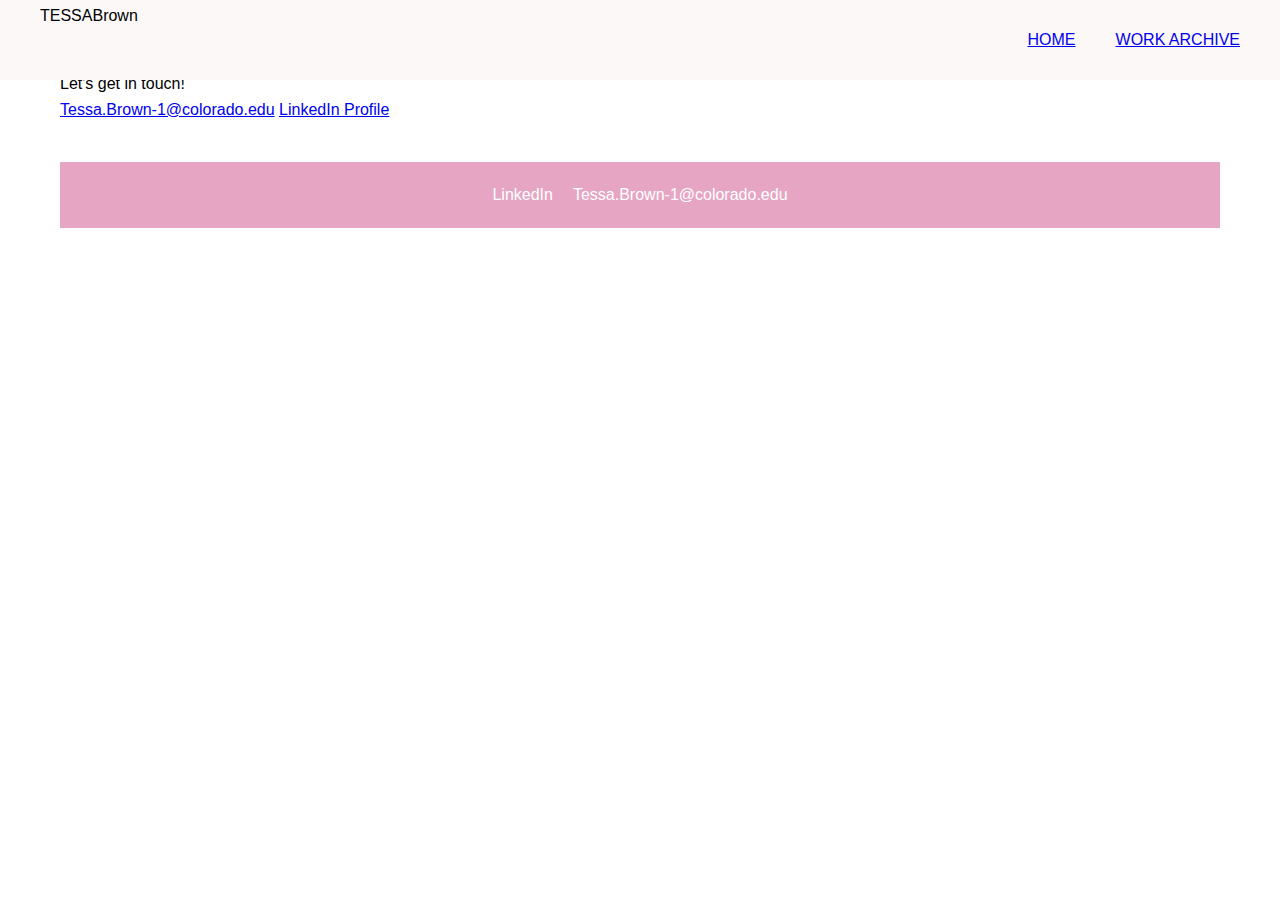
==== about.html @ d864b6ed "updated" ====
<!DOCTYPE html>
<html lang="en">
<head>
    <meta charset="UTF-8">
    <meta name="viewport" content="width=device-width, initial-scale=1.0">
    <title>Contact - Tessa Brown</title>
    <link rel="stylesheet" href="styles.css">
</head>
<body>
    <header>
        <div class="logo">TESSA<span>Brown</span></div>
        <nav>
            <a href="home.html">HOME</a>
            <a href="work_archive.html">WORK ARCHIVE</a>
        </nav>
    </header>

    <section class="contact-page">
        <h1>Contact</h1>
        <div class="contact-content">
            <div class="contact-info-large">
                <p>Let's get in touch!</p>
                <a href="mailto:Tessa.Brown-1@colorado.edu" class="email-link">Tessa.Brown-1@colorado.edu</a>
                <a href="https://linkedin.com" target="_blank" class="linkedin-link">LinkedIn Profile</a>
            </div>
        </div>
    </section>

    <footer>
        <div class="contact-info">
            <a href="https://linkedin.com" target="_blank">LinkedIn</a>
            <a href="mailto:Tessa.Brown-1@colorado.edu">Tessa.Brown-1@colorado.edu</a>
        </div>
    </footer>
</body>
</html>
---- styles.css ----
/* Reset and base styles */
* {
    margin: 0;
    padding: 0;
    box-sizing: border-box;
}

body {
    font-family: Arial, sans-serif;
    line-height: 1.6;
    max-width: 1200px;
    margin: 0 auto;
    padding: 20px;
    background-color: #fff;
}

/* Header styles */
header {
    display: flex;
    justify-content: space-between;
    align-items: center;
    height: 80px;
    padding: 0 40px;
    background-color: #FDF8F8;
    position: fixed;
    top: 0;
    left: 0;
    right: 0;
    z-index: 1000;
}

.logo {
    display: block;
    height: 75px; /* Adjust based on your logo's dimensions */
}

.logo img {
    height: 100%;
    width: auto;
}

nav {
    display: flex;
    gap: 40px;
}

.nav-link {
    color: #333;
    text-decoration: none;
    font-size: 16px;
    font-weight: 500;
    text-transform: uppercase;
    padding: 5px 0;
    position: relative;
}

/* Navigation link hover effect */
.nav-link::after {
    content: '';
    position: absolute;
    bottom: -2px;
    left: 0;
    width: 100%;
    height: 2px;
    background-color: #AF1F24;
    transform: scaleX(0);
    transition: transform 0.3s ease;
}

.nav-link:hover::after {
    transform: scaleX(1);
}

/* Active page indicator */
.nav-link.active {
    color: #AF1F24;
}

.nav-link.active::after {
    transform: scaleX(1);
}

/* Add margin to main content to account for fixed header */
main {
    margin-top: 80px;
}

/* Work Archive link specific color */
a[href="work.html"] {
    color: #AF1F24;
}

/* About link specific color */
a[href="about.html"] {
    color: #AF1F24;
}

/* Hero section */
.hero {
    margin-bottom: 40px;
}

.boarding-pass {
    background-color: #f8f8f8;
    padding: 20px;
    border-radius: 10px;
    margin-bottom: 30px;
    box-shadow: 0 2px 5px rgba(0,0,0,0.1);
}

/* Portfolio grid */
.portfolio-grid {
    display: grid;
    grid-template-columns: repeat(auto-fill, minmax(300px, 1fr));
    gap: 20px;
    margin-bottom: 40px;
}

.portfolio-item {
    background-color: #f8f8f8;
    border-radius: 5px;
    overflow: hidden;
}

.portfolio-item img {
    width: 100%;
    height: auto;
}

/* About section */
.about {
    max-width: 800px;
    margin: 0 auto;
    line-height: 1.8;
}

/* Footer */
footer {
    background-color: #e6a5c3;
    padding: 20px;
    text-align: center;
    margin-top: 40px;
}

.contact-info {
    display: flex;
    justify-content: center;
    gap: 20px;
}

.contact-info a {
    color: white;
    text-decoration: none;
}
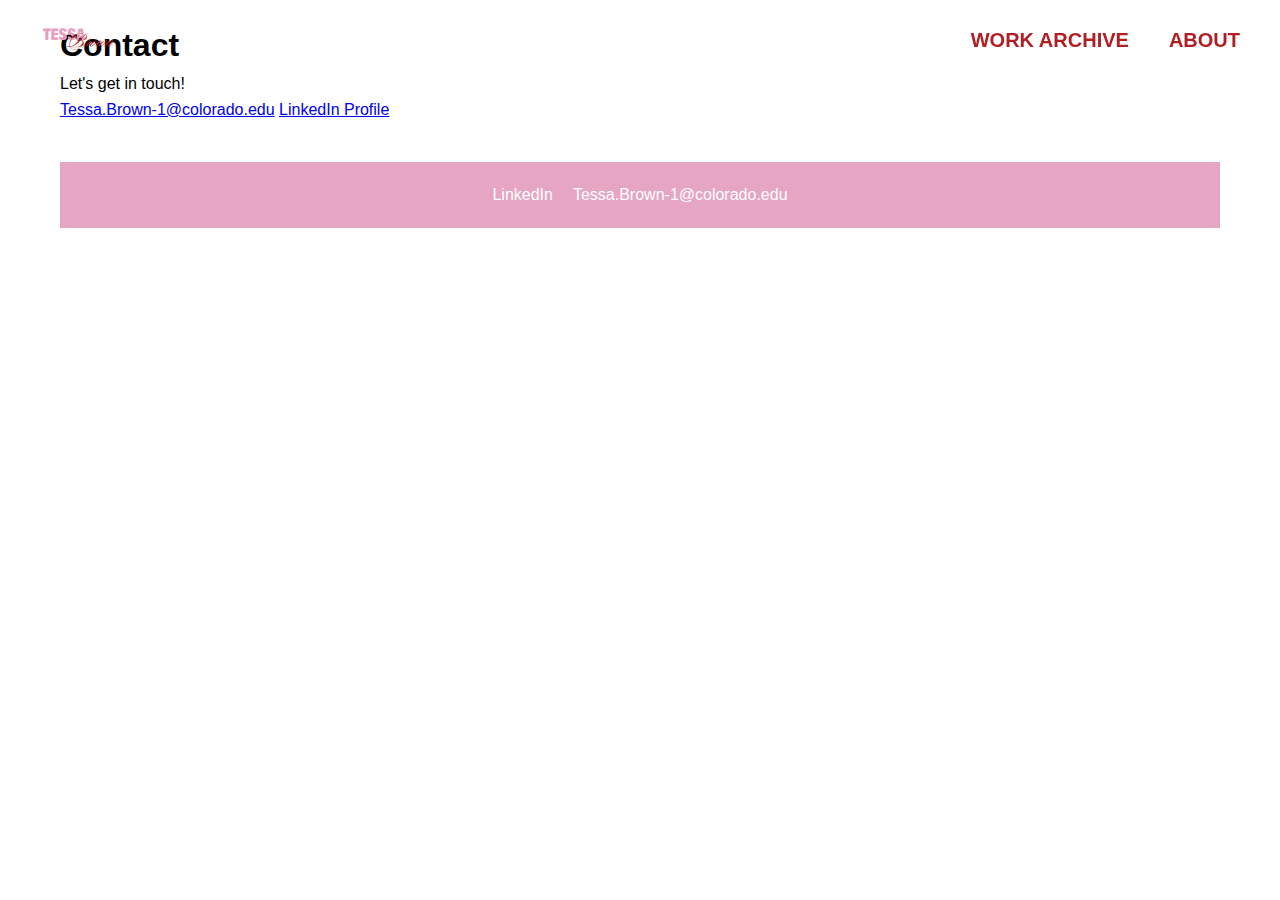
==== commit 1506e03a: "updated" ====
--- a/about.html
+++ b/about.html
@@ -8,10 +8,12 @@
 </head>
 <body>
     <header>
-        <div class="logo">TESSA<span>Brown</span></div>
+        <a href="index.html" class="logo-link" aria-label="Home">
+            <img src="assets/Name Logo.png" alt="Tessa Brown Logo" class="logo">
+        </a>
         <nav>
-            <a href="home.html">HOME</a>
-            <a href="work_archive.html">WORK ARCHIVE</a>
+            <a href="work_archive.html" class="nav-link">WORK ARCHIVE</a>
+            <a href="about.html" class="nav-link">ABOUT</a>
         </nav>
     </header>
 
--- a/styles.css
+++ b/styles.css
@@ -5,6 +5,7 @@
     box-sizing: border-box;
 }
 
+/* font instructions for the body text -> text in the overlays */
 body {
     font-family: Arial, sans-serif;
     line-height: 1.6;
@@ -21,7 +22,6 @@
     align-items: center;
     height: 80px;
     padding: 0 40px;
-    background-color: #FDF8F8;
     position: fixed;
     top: 0;
     left: 0;
@@ -29,26 +29,44 @@
     z-index: 1000;
 }
 
-.logo {
+/* Logo link styles */
+.logo-link {
     display: block;
-    height: 75px; /* Adjust based on your logo's dimensions */
+    height: 75px;
+    width: 232.1px;
+    transition: opacity 0.3s ease;
 }
 
-.logo img {
-    height: 100%;
+.logo-link:hover {
+    opacity: 0.8;
+}
+
+/* Logo image styles */
+.logo {
+    height: 75px;
     width: auto;
-}
+    display: block;
+}   
 
 nav {
     display: flex;
     gap: 40px;
 }
 
+.navbar {
+    display: flex;
+    align-items: center; /* Ensures vertical centering */
+}
+
 .nav-link {
-    color: #333;
+    font-family: "Helvetica", Arial, sans-serif;
+    font-weight: bold;
+    font-size: 20px;
+    padding: 5px 0;
+    position: relative;
+    transition: color 0.3s ease;
+    color: #AF1F24;
     text-decoration: none;
-    font-size: 16px;
-    font-weight: 500;
     text-transform: uppercase;
     padding: 5px 0;
     position: relative;
@@ -95,17 +113,19 @@
     color: #AF1F24;
 }
 
+* {
+    box-sizing: border-box;
+}
+
 /* Hero section */
 .hero {
     margin-bottom: 40px;
 }
 
 .boarding-pass {
-    background-color: #f8f8f8;
-    padding: 20px;
-    border-radius: 10px;
-    margin-bottom: 30px;
-    box-shadow: 0 2px 5px rgba(0,0,0,0.1);
+    height: 388px;
+    width: auto;
+    display: block;
 }
 
 /* Portfolio grid */
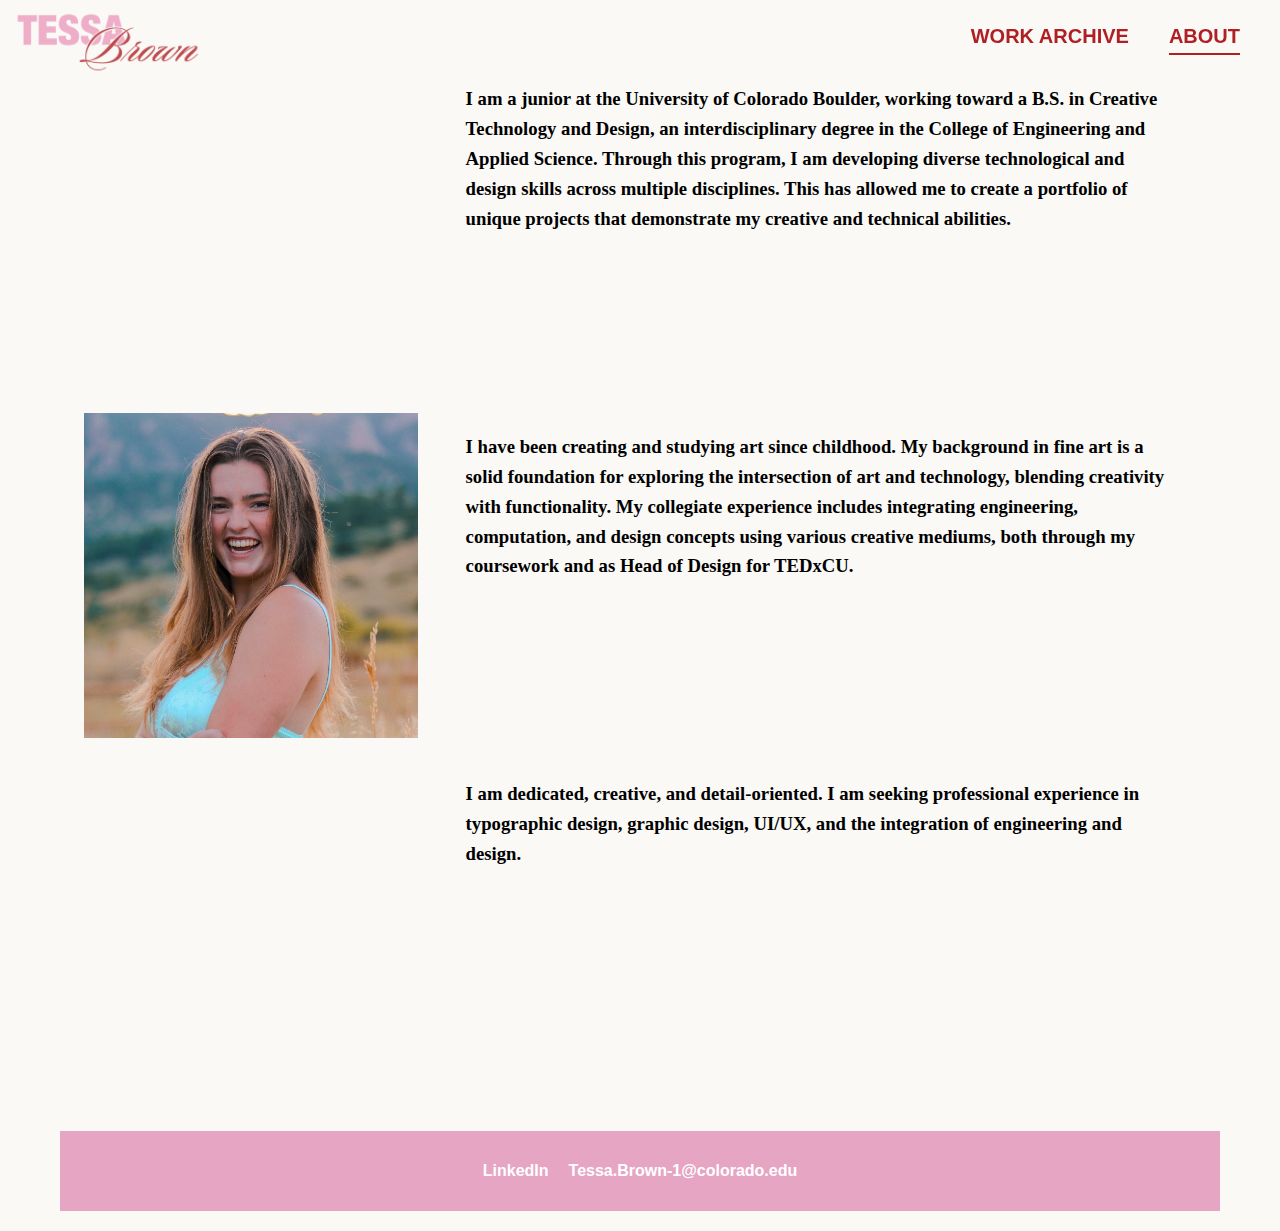
==== commit bcf852f1: "updated portfolio" ====
--- a/about.html
+++ b/about.html
@@ -3,31 +3,31 @@
 <head>
     <meta charset="UTF-8">
     <meta name="viewport" content="width=device-width, initial-scale=1.0">
-    <title>Contact - Tessa Brown</title>
+    <title>About - Tessa Brown</title>
     <link rel="stylesheet" href="styles.css">
 </head>
 <body>
     <header>
         <a href="index.html" class="logo-link" aria-label="Home">
-            <img src="assets/Name Logo.png" alt="Tessa Brown Logo" class="logo">
+            <img src="assets/name-logo.png" alt="Tessa Brown Logo" class="logo">
         </a>
-        <nav>
+        <nav class="links">
             <a href="work_archive.html" class="nav-link">WORK ARCHIVE</a>
-            <a href="about.html" class="nav-link">ABOUT</a>
+            <a href="about.html" class="nav-link active">ABOUT</a>
         </nav>
     </header>
-
-    <section class="contact-page">
-        <h1>Contact</h1>
-        <div class="contact-content">
-            <div class="contact-info-large">
-                <p>Let's get in touch!</p>
-                <a href="mailto:Tessa.Brown-1@colorado.edu" class="email-link">Tessa.Brown-1@colorado.edu</a>
-                <a href="https://linkedin.com" target="_blank" class="linkedin-link">LinkedIn Profile</a>
-            </div>
+    
+    <main class="about-container">
+        <div class="profile-section">
+            <img src="assets/about me.png" alt="Tessa Brown" class="profile-image">
         </div>
-    </section>
-
+        <div class="bio-section">
+            <h3 class = "bio-text">I am a junior at the University of Colorado Boulder, working toward a B.S. in Creative Technology and Design, an interdisciplinary degree in the College of Engineering and Applied Science. Through this program, I am developing diverse technological and design skills across multiple disciplines. This has allowed me to create a portfolio of unique projects that demonstrate my creative and technical abilities.</p>
+            <h3 class = "bio-text">I have been creating and studying art since childhood. My background in fine art is a solid foundation for exploring the intersection of art and technology, blending creativity with functionality. My collegiate experience includes integrating engineering, computation, and design concepts using various creative mediums, both through my coursework and as Head of Design for TEDxCU.</p>
+            <h3 class = "bio-text">I am dedicated, creative, and detail-oriented. I am seeking professional experience in typographic design, graphic design, UI/UX, and the integration of engineering and design.</p>
+        </div>
+    </main>
+    
     <footer>
         <div class="contact-info">
             <a href="https://linkedin.com" target="_blank">LinkedIn</a>
@@ -35,4 +35,4 @@
         </div>
     </footer>
 </body>
-</html>+</html>
--- a/styles.css
+++ b/styles.css
@@ -7,21 +7,22 @@
 
 /* font instructions for the body text -> text in the overlays */
 body {
-    font-family: Arial, sans-serif;
-    line-height: 1.6;
+    font-family: "Helvetica", Arial, sans-serif;
+    /* line-height: 1.6; */
     max-width: 1200px;
     margin: 0 auto;
     padding: 20px;
-    background-color: #fff;
+    /* padding-bottom: 24px; */
+    background-color: #FAF9F6;
 }
 
 /* Header styles */
 header {
     display: flex;
     justify-content: space-between;
-    align-items: center;
-    height: 80px;
-    padding: 0 40px;
+    align-items: flex-start; /* Aligns logo to top */
+    height: 90px;
+
     position: fixed;
     top: 0;
     left: 0;
@@ -29,12 +30,17 @@
     z-index: 1000;
 }
 
+/* padding for about and work archive links */
+.links {
+    padding: 20px 40px;
+    
+}
+
 /* Logo link styles */
 .logo-link {
     display: block;
-    height: 75px;
-    width: 232.1px;
     transition: opacity 0.3s ease;
+    padding-left: 10px;
 }
 
 .logo-link:hover {
@@ -43,9 +49,11 @@
 
 /* Logo image styles */
 .logo {
-    height: 75px;
-    width: auto;
-    display: block;
+    height: auto;
+    width: 12rem;
+    align-items: center;
+    display: flex;
+    transform: translateY(-50px);
 }   
 
 nav {
@@ -117,34 +125,204 @@
     box-sizing: border-box;
 }
 
-/* Hero section */
-.hero {
-    margin-bottom: 40px;
+.hero-container {
+    position: relative; /* Reference point for absolute positioning */
+    display: flex;
+    justify-content: center;
+    align-items: center;
+    width: 100%;
+    max-width: 800px; /* Adjust as needed */
+    margin: 0 auto; /* Centers the container */
+}
+
+
+.home-logo {
+    position: absolute;
+    width: 50.5625rem;
+    height: auto;
+    margin-left: auto;
+    margin-right: auto;
+    
 }
 
 .boarding-pass {
-    height: 388px;
-    width: auto;
+    width: 49.4375rem;
+    height: auto;
     display: block;
-}
-
-/* Portfolio grid */
+    margin-left: auto;
+    margin-right: auto;
+    transform: translateY(80px);
+    z-index: 2;
+}
+
+.highlighted-work-title{
+    width: 16.25rem;
+    height: auto;
+    float: left;
+    transform: translateY(-20px);
+}
+
+
 .portfolio-grid {
     display: grid;
-    grid-template-columns: repeat(auto-fill, minmax(300px, 1fr));
-    gap: 20px;
+    grid-template-columns: repeat(3, 29.0625rem);; /* Each item takes 465px width */
+    gap: 2rem; /* Space between items */
+    justify-content: center; /* Centers the grid */
+    /* margin-bottom: 40px; */
+    column-gap: 2rem; /* Horizontal spacing */
+    transform: translateY(204px);
+    position: relative;
+}
+
+.portfolio-item {
+    width: 29.0625rem;
+    height: 39.625rem;
+    background-color: white; /* Background for the container */
+    box-shadow: 0px 4px 4px rgba(0, 0, 0, 0.25);
+    border-radius: 5px;
+    display: flex;
+    align-items: center;
+    justify-content: center;
+    overflow: hidden; /* Ensures no content spills out */
+    position: relative;
+}
+
+/* Varying width images inside fixed containers */
+.project-img {
+    height: auto; /* Maintain aspect ratio */
+    max-height: 100%; /* Ensures image fits inside */
+    max-width: 100%; /* Allows varying widths */
+}
+
+/* style for the 4 david heads image from home page */
+.davidheads {
+    width: 25.3125rem;
+    height: auto;
+    flex-shrink: 0; 
+}
+
+/* style for the birth of venus poster */
+.poster-1 {
+    width: 23.0625rem;
+    height: 35.6875rem;
+    flex-shrink: 0; 
+}
+
+.flower-x {
+    width: 26.5rem;
+    height: 26.3125rem;
+    flex-shrink: 0; 
+}
+
+/* Hover overlay styles (hidden by default) */
+.overlay {
+    position: absolute;
+    top: 0;
+    left: 0;
+    width: 100%;
+    height: 100%;
+    background: rgba(0, 0, 0, 0.3); /* 30% black overlay */
+    display: flex;
+    align-items: center;
+    justify-content: center;
+    opacity: 0;
+    transition: opacity 0.3s ease-in-out;
+    align-items: flex-end; /* Moves text to the bottom */
+    padding-bottom: 20px; /* Adds spacing from the bottom */
+}
+
+/* Text inside the overlay */
+.overlay-text {
+    color: white;
+    font-family: "HelveticaNeue-CondensedBold", "Helvetica Neue";
+    font-size: 60px;
+    /* font-weight: bold; */
+    text-transform: uppercase;
+    text-align: center;
+    opacity: 0;
+    transition: opacity 0.3s ease-in-out;
+}
+
+/* Hover state: Show overlay and text */
+.portfolio-item:hover .overlay {
+    opacity: 1;
+}
+
+.portfolio-item:hover .overlay-text {
+    opacity: 1;
+}
+
+/* styles for the work archive page */
+.anamoly-logo {
+    width: 27.46781rem;
+    height: auto;
+    flex-shrink: 0;
+}
+
+.poster-2 {
+    width: 23.25rem;
+    height: 35.9375rem;
+    flex-shrink: 0;
+}
+
+.david-head {
+    width: 25.3125rem;
+    height: 35.92144rem;
+    flex-shrink: 0;
+}
+
+.logo-2025 {
+    width: 25.18013rem;
+    height: 34.9375rem;
+    flex-shrink: 0;
+}
+
+.spray-paint {
+    width: 26.75rem;
+    height: auto;
+    flex-shrink: 0;
+}
+
+.sweatshirt {
+    width: 27.0625rem;
+    height: 33.97588rem;
+    flex-shrink: 0;
+}
+
+.street-sign {
+    width: 25.9375rem;
+    height: 25.9375rem;
+    flex-shrink: 0;
+}
+
+.threeD-x {
+    width: 27.55481rem;
+    height: 32.16694rem;
+    flex-shrink: 0;
+}
+
+/* styles for only the booklet */
+.portfolio-grid-2 {
+    display: grid;
+    grid-template-columns: repeat(3, 29.0625rem);; /* Each item takes 465px width */
+    gap: 2rem; /* Space between items */
+    justify-content: center; /* Centers the grid */
     margin-bottom: 40px;
-}
-
-.portfolio-item {
-    background-color: #f8f8f8;
+    column-gap: 2rem; /* Horizontal spacing */
+    transform: translateY(204px);
+}
+
+.portfolio-item-2 {
+    width: 29.0625rem;
+    height: 39.625rem;
+    background-color: white; /* Background for the container */
+    box-shadow: 0px 4px 4px rgba(0, 0, 0, 0.25);
     border-radius: 5px;
-    overflow: hidden;
-}
-
-.portfolio-item img {
-    width: 100%;
-    height: auto;
+    display: flex;
+    align-items: center;
+    justify-content: center;
+    overflow: hidden; /* Ensures no content spills out */
+    position: relative;
 }
 
 /* About section */
@@ -154,21 +332,284 @@
     line-height: 1.8;
 }
 
-/* Footer */
+/* Full-screen overlay */
+.full-overlay {
+    position: fixed;
+    top: 0;
+    left: 0;
+    width: 100%;
+    height: 100%;
+    background: rgba(0, 0, 0, 0.85); /* 85% opacity */
+    display: flex;
+    align-items: center;
+    justify-content: center;
+    color: white;
+    font-size: 24px;
+    text-align: center;
+    opacity: 0;
+    visibility: hidden;
+    transition: opacity 0.3s ease-in-out;
+    z-index: 1000;
+    overflow-y: auto; /* allows for scrolling in the full overlay */ 
+}
+
+/* Visible state */
+.full-overlay.active {
+    opacity: 1;
+    visibility: visible;
+}
+
+/* Overlay container: Holds both sides */
+.overlay-container {
+    display: flex;
+    flex-direction: row;
+    width: 100%;
+    height: 100%;
+    padding: 24px;
+    box-sizing: border-box; /* Ensures padding doesn't affect size */
+    overflow-y: auto; /* Enables scrolling if text is too long */
+}
+
+/* Left side: Image */
+.overlay-left {
+    display: flex;
+    align-items: center;
+    justify-content: center;
+}
+
+#overlay-title, #overlay-text {
+    text-align: left;
+}
+
+/* title for the full overlay */
+h2 {
+    font-family: "Helvetica", Arial, sans-serif;
+    font-weight: bold;
+    font-size: 100px;
+    color: white;
+    padding-left: 80px;
+    padding-right: 80px;
+}
+
+/* body text for the full overlay */
+p {
+    font-family: "Times New Roman", Times, serif;
+    font-size: 30px;
+    color: white;
+    padding: 80px;
+}
+
+/* 4 david heads overlay image style*/
+.sticker-img {
+    width: 38rem;
+    height: auto;
+    display: flex;
+    align-items: center;
+    justify-content: center;
+    object-fit: contain;
+    padding: 24px;
+    flex-shrink: 0;
+}
+
+/* poster 1 overlay image style*/
+.poster-img {
+    width: 37.625rem;
+    height: auto;
+    display: flex;
+    align-items: center;
+    justify-content: center;
+    object-fit: contain;
+    padding: 24px;
+    transform: translateY(60px);
+    flex-shrink: 0;  
+}
+
+/* flower sticker/logo overlay image style*/
+.logo-img {
+    width: 42.9375rem;
+    height: auto;
+    display: flex;
+    align-items: center;
+    justify-content: center;
+    object-fit: contain;
+    padding: 24px;
+    flex-shrink: 0;
+}
+
+
+
+/* Illustrated anomaly logo overlay image style */
+.anomaly_logo-img{
+    width: 47.875rem;
+    height: auto;
+    display: flex;
+    align-items: center;
+    justify-content: center;
+    object-fit: contain;
+    padding: 24px;
+    flex-shrink: 0;
+}
+
+/*  single david head overlay image style */
+.david-img {
+    width: 38rem;
+    height: auto;
+    display: flex;
+    align-items: center;
+    justify-content: center;
+    object-fit: contain;
+    padding: 24px;
+    flex-shrink: 0;
+}
+
+/* multiple itterations of anomaly logos overlay image style */
+.anamolylogos-img {
+    width: 20.375rem;
+    height: auto;
+    display: flex;
+    align-items: center;
+    justify-content: center;
+    object-fit: contain;
+    padding: 24px;
+    flex-shrink: 0;
+}
+
+/* spray paint logo overlay image style */
+.modern-img {
+    width: 32.3125rem;
+    height: auto;
+    display: flex;
+    align-items: center;
+    justify-content: center;
+    object-fit: contain;
+    padding: 24px;
+    flex-shrink: 0;
+}
+
+/* crewneck overlay image style */
+.crewneck-img {
+    width: 47.6875rem;
+    height: auto;
+    display: flex;
+    align-items: center;
+    justify-content: center;
+    object-fit: contain;
+    padding: 24px;
+    flex-shrink: 0;
+}
+
+/* 3D X overlay image style */
+.threeD-img {
+    width: 50.4375rem;
+    height: auto;
+    display: flex;
+    align-items: center;
+    justify-content: center;
+    object-fit: contain;
+    padding: 24px;
+    flex-shrink: 0;
+}
+
+.btu-img {
+    width: 50rem;
+    height: auto;
+    display: flex;
+    align-items: center;
+    justify-content: center;
+    object-fit: contain;
+    padding: 24px;
+    flex-shrink: 0;
+}
+
+/* Text container */
+.overlay-text-container {
+    max-width: 80%;
+    padding-top: 20px;
+}
+
+
+/* Close button (X icon) */
+.close-btn {
+    position: absolute;
+    top: 10px; /* Moves it inside */
+    right: 10px; /* Moves it inside */
+    width: 3.0625rem;
+    height: 2.75rem;
+    flex-shrink: 0;
+    cursor: pointer;
+}
+
+
+
+/* About Container */
+.about-container {
+    display: flex; /* Arrange image and text side by side */
+    flex-direction: row; /* Ensure horizontal layout */
+    align-items: center; /* Align content vertically */
+    justify-content: center; /* Center content in container */
+    padding: 24px;
+    width: 100%;
+    max-width: 90rem; /* Ensures content doesn’t stretch too much */
+    margin: 40px auto;
+    gap: 24px; /* Space between image and text */
+}
+
+/* Profile Section */
+.profile-section {
+    flex: 0 0 30%; /* Takes 30% of the available width */
+    display: flex;
+    justify-content: flex-start; /* Align image to the left */
+}
+
+.profile-image {
+    width: 100%; /* Makes sure the image scales */
+    max-width: 24rem; /* Keeps the image from getting too large */
+    height: auto;
+}
+
+/* Bio Section */
+.bio-section {
+    flex: 1; /* Takes remaining space */
+    text-align: left;
+    max-width: 65rem;
+    max-width: 100%; /* Allows it to take more space */
+    margin: 0 24px; /* Adds a consistent margin around */
+}
+
+h3 {
+    color: #000;
+    font-family: "Times New Roman", serif;
+    font-size: 28 px;
+    line-height: 1.6;
+    margin-bottom: 38px; /* Ensures 38px spacing between paragraphs */
+}
+
+/* Footer sticks to the bottom */
 footer {
+    width: 100%;
+    height: 80px;
+    left: 0;
+    bottom: 0;
     background-color: #e6a5c3;
-    padding: 20px;
-    text-align: center;
-    margin-top: 40px;
-}
-
+    /* padding: 20px; */
+    text-align: left;
+    display: flex;
+    align-items: center;
+    justify-content: center;
+    position: relative; /* Prevents overlap issues */
+    margin-bottom: 0;
+}
+
+/* Footer content layout */
 .contact-info {
     display: flex;
     justify-content: center;
     gap: 20px;
 }
 
+/* Footer links */
 .contact-info a {
     color: white;
     text-decoration: none;
+    font-weight: bold;
 }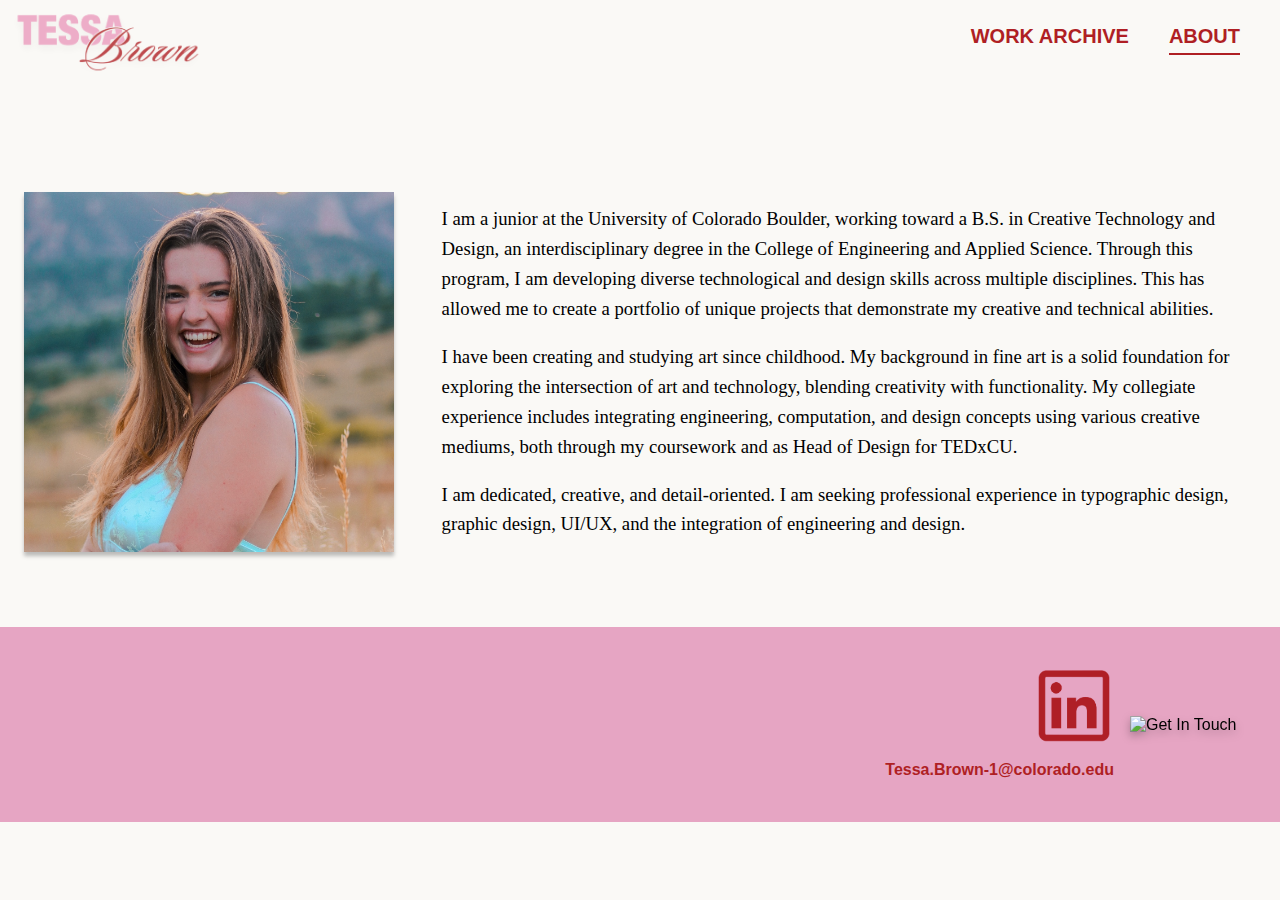
==== commit 4143676f: "updated protfolio" ====
--- a/about.html
+++ b/about.html
@@ -22,17 +22,32 @@
             <img src="assets/about me.png" alt="Tessa Brown" class="profile-image">
         </div>
         <div class="bio-section">
-            <h3 class = "bio-text">I am a junior at the University of Colorado Boulder, working toward a B.S. in Creative Technology and Design, an interdisciplinary degree in the College of Engineering and Applied Science. Through this program, I am developing diverse technological and design skills across multiple disciplines. This has allowed me to create a portfolio of unique projects that demonstrate my creative and technical abilities.</p>
-            <h3 class = "bio-text">I have been creating and studying art since childhood. My background in fine art is a solid foundation for exploring the intersection of art and technology, blending creativity with functionality. My collegiate experience includes integrating engineering, computation, and design concepts using various creative mediums, both through my coursework and as Head of Design for TEDxCU.</p>
-            <h3 class = "bio-text">I am dedicated, creative, and detail-oriented. I am seeking professional experience in typographic design, graphic design, UI/UX, and the integration of engineering and design.</p>
+            <h3 class = "bio-text">I am a junior at the University of Colorado Boulder, working toward a B.S. in Creative Technology and Design, an interdisciplinary degree in the College of Engineering and Applied Science. Through this program, I am developing diverse technological and design skills across multiple disciplines. This has allowed me to create a portfolio of unique projects that demonstrate my creative and technical abilities.</h3>
+            <br>
+            <h3 class = "bio-text">I have been creating and studying art since childhood. My background in fine art is a solid foundation for exploring the intersection of art and technology, blending creativity with functionality. My collegiate experience includes integrating engineering, computation, and design concepts using various creative mediums, both through my coursework and as Head of Design for TEDxCU.</h3>
+            <br>
+            <h3 class = "bio-text">I am dedicated, creative, and detail-oriented. I am seeking professional experience in typographic design, graphic design, UI/UX, and the integration of engineering and design.</h3>
         </div>
     </main>
     
-    <footer>
-        <div class="contact-info">
-            <a href="https://linkedin.com" target="_blank">LinkedIn</a>
-            <a href="mailto:Tessa.Brown-1@colorado.edu">Tessa.Brown-1@colorado.edu</a>
+    <footer class="footer">
+
+        <!-- image placed in the bottom right -->
+         <div class="content">
+
+            <div class=contact-info>
+                <div class="linkedin">
+                    <img src ="assets/Linkedin Logo.png" alt="linkedin" class="linkedin-img">
+                </div>
+    
+                <div class="email-link">
+                    <a href="mailto:Tessa.Brown-1@colorado.edu" class="email">Tessa.Brown-1@colorado.edu</a>
+                </div>
+            </div>
+            <img src="assets/contact tag.png" alt="Get In Touch" class="contact-img">
+            
         </div>
+        
     </footer>
 </body>
 </html>
--- a/styles.css
+++ b/styles.css
@@ -9,9 +9,8 @@
 body {
     font-family: "Helvetica", Arial, sans-serif;
     /* line-height: 1.6; */
-    max-width: 1200px;
     margin: 0 auto;
-    padding: 20px;
+    /* padding: 20px; */
     /* padding-bottom: 24px; */
     background-color: #FAF9F6;
 }
@@ -23,7 +22,7 @@
     align-items: flex-start; /* Aligns logo to top */
     height: 90px;
 
-    position: fixed;
+    position: relative;
     top: 0;
     left: 0;
     right: 0;
@@ -33,28 +32,7 @@
 /* padding for about and work archive links */
 .links {
     padding: 20px 40px;
-    
-}
-
-/* Logo link styles */
-.logo-link {
-    display: block;
-    transition: opacity 0.3s ease;
-    padding-left: 10px;
-}
-
-.logo-link:hover {
-    opacity: 0.8;
-}
-
-/* Logo image styles */
-.logo {
-    height: auto;
-    width: 12rem;
-    align-items: center;
-    display: flex;
-    transform: translateY(-50px);
-}   
+}
 
 nav {
     display: flex;
@@ -106,6 +84,27 @@
     transform: scaleX(1);
 }
 
+/* Logo link styles */
+.logo-link {
+    display: block;
+    transition: opacity 0.3s ease;
+    padding-left: 10px;
+}
+
+.logo-link:hover {
+    opacity: 0.8;
+}
+
+/* Logo image styles */
+.logo {
+    height: auto;
+    width: 12rem;
+    align-items: center;
+    display: flex;
+    transform: translateY(-50px);
+    filter: drop-shadow(0px 4px 4px rgba(0, 0, 0, 0.05));
+}   
+
 /* Add margin to main content to account for fixed header */
 main {
     margin-top: 80px;
@@ -142,7 +141,7 @@
     height: auto;
     margin-left: auto;
     margin-right: auto;
-    
+    transform: translateY(-120px);
 }
 
 .boarding-pass {
@@ -151,26 +150,40 @@
     display: block;
     margin-left: auto;
     margin-right: auto;
-    transform: translateY(80px);
+    transform: translateY(20px);
     z-index: 2;
+    filter: drop-shadow(0px 4px 4px rgba(0, 0, 0, 0.15));
 }
 
 .highlighted-work-title{
     width: 16.25rem;
     height: auto;
-    float: left;
-    transform: translateY(-20px);
-}
-
-
+    padding: 24px;
+    transform: translateY(-80px);
+    filter: drop-shadow(0px 4px 4px rgba(0, 0, 0, 0.15));
+}
+
+/* grid for home page */
+.portfolio-grid-home {
+    display: grid;
+    grid-template-columns: repeat(3, 29.0625rem);; /* Each item takes 465px width */
+    gap: 2rem; /* Space between items */
+    justify-content: center; /* Centers the grid */
+    margin-bottom: 40px;
+    column-gap: 2rem; /* Horizontal spacing */
+    transform: translateY(-80px);
+    position: relative;
+}
+
+/* grid for work archive */
 .portfolio-grid {
     display: grid;
     grid-template-columns: repeat(3, 29.0625rem);; /* Each item takes 465px width */
     gap: 2rem; /* Space between items */
     justify-content: center; /* Centers the grid */
-    /* margin-bottom: 40px; */
+    margin-bottom: 40px;
     column-gap: 2rem; /* Horizontal spacing */
-    transform: translateY(204px);
+    /* transform: translateY(-80px); */
     position: relative;
 }
 
@@ -223,7 +236,6 @@
     height: 100%;
     background: rgba(0, 0, 0, 0.3); /* 30% black overlay */
     display: flex;
-    align-items: center;
     justify-content: center;
     opacity: 0;
     transition: opacity 0.3s ease-in-out;
@@ -548,6 +560,7 @@
     align-items: center; /* Align content vertically */
     justify-content: center; /* Center content in container */
     padding: 24px;
+    padding-top: 50px;
     width: 100%;
     max-width: 90rem; /* Ensures content doesn’t stretch too much */
     margin: 40px auto;
@@ -565,6 +578,7 @@
     width: 100%; /* Makes sure the image scales */
     max-width: 24rem; /* Keeps the image from getting too large */
     height: auto;
+    box-shadow: 0px 4px 4px rgba(0, 0, 0, 0.25);
 }
 
 /* Bio Section */
@@ -573,43 +587,81 @@
     text-align: left;
     max-width: 65rem;
     max-width: 100%; /* Allows it to take more space */
-    margin: 0 24px; /* Adds a consistent margin around */
-}
-
-h3 {
+    margin: 24px; 
+}
+
+.bio-text {
     color: #000;
     font-family: "Times New Roman", serif;
     font-size: 28 px;
     line-height: 1.6;
-    margin-bottom: 38px; /* Ensures 38px spacing between paragraphs */
+    font-weight: normal; 
 }
 
 /* Footer sticks to the bottom */
-footer {
+.footer {
+    height: 195px;
+    background-color: #e6a5c3;
+    display: flex;
+    /* text-align: left; */
+    align-items: center;
+    position: relative; 
+    /* margin-top: 100px; */
+    padding: 20px;
+    /* transform: translateY(200px); */
+}
+
+.content {
     width: 100%;
-    height: 80px;
-    left: 0;
-    bottom: 0;
-    background-color: #e6a5c3;
-    /* padding: 20px; */
-    text-align: left;
-    display: flex;
-    align-items: center;
-    justify-content: center;
-    position: relative; /* Prevents overlap issues */
-    margin-bottom: 0;
-}
-
-/* Footer content layout */
+    max-width: 1500px;
+    display: flex;
+    align-items: center;
+    justify-content: flex-end;
+    position: relative;
+}
+
 .contact-info {
-    display: flex;
+    position: relative;
+    display: flex;
+    flex-direction: column;
+    align-items: flex-start;
+    gap: 10px; /* Ensures spacing between elements */
+    padding-right: 16px;
+}
+
+.contact-img {
+    width: 8.125rem;
+    height: auto;
+    /* have the drop shadow below the transparent image */
+    filter: drop-shadow(0px 4px 4px rgba(0, 0, 0, 0.25));
+}
+
+.linkedin{
+    align-self: flex-end; /* Align LinkedIn icon to the right */
+    margin-bottom: 5px; /* Space between LinkedIn icon and email */
+}
+
+.linkedin-img {
+    width: 5rem;
+    height: auto; 
+}
+
+.linkedin-img:hover {
+    transform: scale(1.05); /* Slightly increase size */
+}
+
+.email-link {
     justify-content: center;
     gap: 20px;
-}
-
-/* Footer links */
-.contact-info a {
-    color: white;
+    white-space: nowrap; /* Ensures the email stays in one line */
+}
+
+.email-link a {
+    color: #AF1F24;
     text-decoration: none;
     font-weight: bold;
+}
+
+.email-link:hover {
+    transform: scale(1.05); /* Slightly increase size */
 }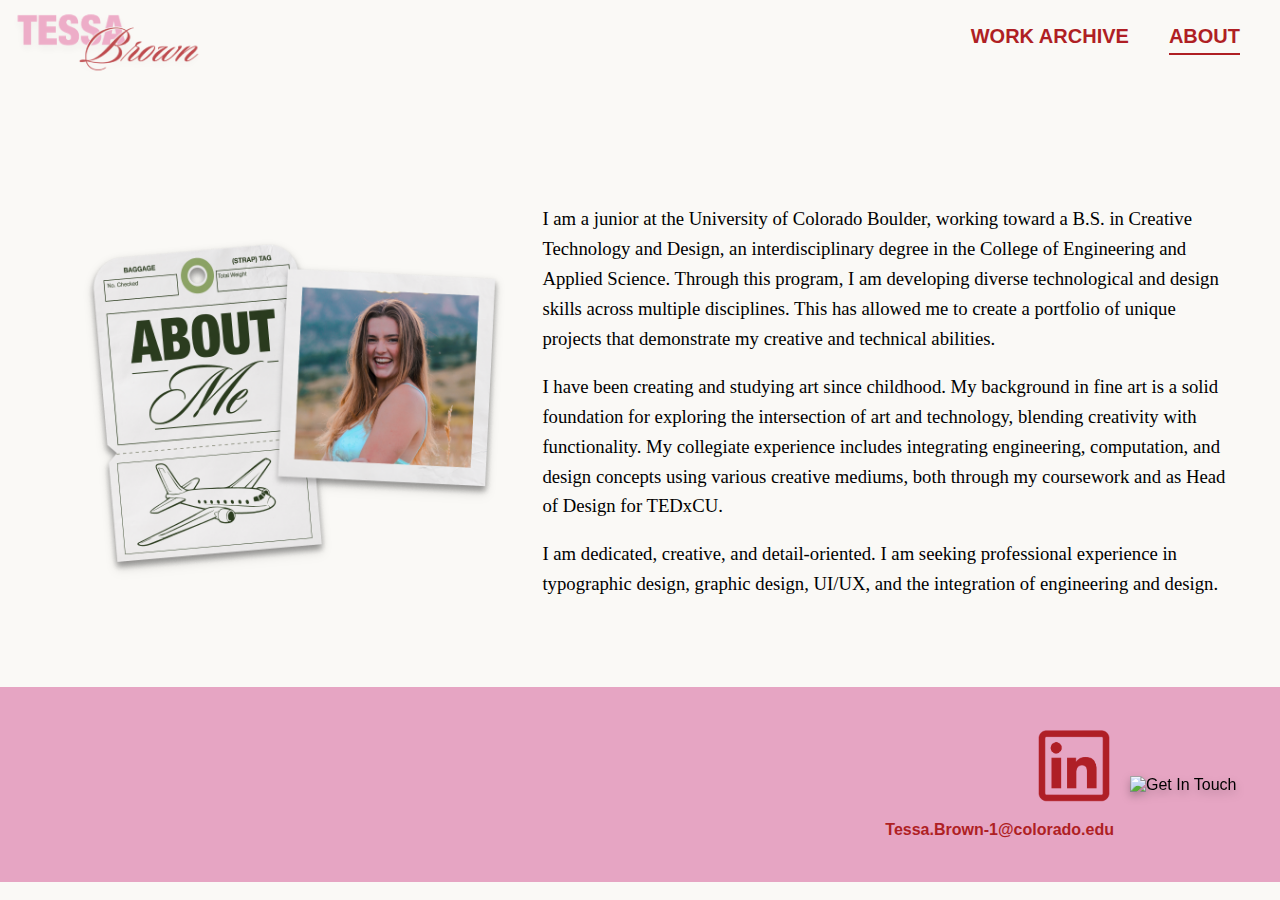
==== commit 890b86f4: "updated" ====
--- a/about.html
+++ b/about.html
@@ -5,6 +5,7 @@
     <meta name="viewport" content="width=device-width, initial-scale=1.0">
     <title>About - Tessa Brown</title>
     <link rel="stylesheet" href="styles.css">
+    <link rel="icon" type="image/png" href="assets/initals red.png">
 </head>
 <body>
     <header>
@@ -19,7 +20,7 @@
     
     <main class="about-container">
         <div class="profile-section">
-            <img src="assets/about me.png" alt="Tessa Brown" class="profile-image">
+            <img src="assets/about me page.png" alt="Tessa Brown" class="profile-image">
         </div>
         <div class="bio-section">
             <h3 class = "bio-text">I am a junior at the University of Colorado Boulder, working toward a B.S. in Creative Technology and Design, an interdisciplinary degree in the College of Engineering and Applied Science. Through this program, I am developing diverse technological and design skills across multiple disciplines. This has allowed me to create a portfolio of unique projects that demonstrate my creative and technical abilities.</h3>
--- a/styles.css
+++ b/styles.css
@@ -559,33 +559,36 @@
     flex-direction: row; /* Ensure horizontal layout */
     align-items: center; /* Align content vertically */
     justify-content: center; /* Center content in container */
-    padding: 24px;
+    /* padding: 24px; */
+    padding-left: 10px;
+    padding-right: 24px;
     padding-top: 50px;
+    padding-bottom: 24px;
     width: 100%;
     max-width: 90rem; /* Ensures content doesn’t stretch too much */
     margin: 40px auto;
-    gap: 24px; /* Space between image and text */
+    gap: 10px; 
 }
 
 /* Profile Section */
 .profile-section {
-    flex: 0 0 30%; /* Takes 30% of the available width */
+    flex: 0 0 40%; /* Takes 30% of the available width */
     display: flex;
     justify-content: flex-start; /* Align image to the left */
 }
 
 .profile-image {
-    width: 100%; /* Makes sure the image scales */
-    max-width: 24rem; /* Keeps the image from getting too large */
-    height: auto;
-    box-shadow: 0px 4px 4px rgba(0, 0, 0, 0.25);
+    width: 100%; 
+    max-width: 50rem; 
+    height: auto;
+    filter: drop-shadow(0px 4px 4px rgba(0, 0, 0, 0.25));
 }
 
 /* Bio Section */
 .bio-section {
     flex: 1; /* Takes remaining space */
     text-align: left;
-    max-width: 65rem;
+    max-width: 60rem;
     max-width: 100%; /* Allows it to take more space */
     margin: 24px; 
 }
@@ -593,7 +596,7 @@
 .bio-text {
     color: #000;
     font-family: "Times New Roman", serif;
-    font-size: 28 px;
+    /* font-size: 28px; */
     line-height: 1.6;
     font-weight: normal; 
 }
